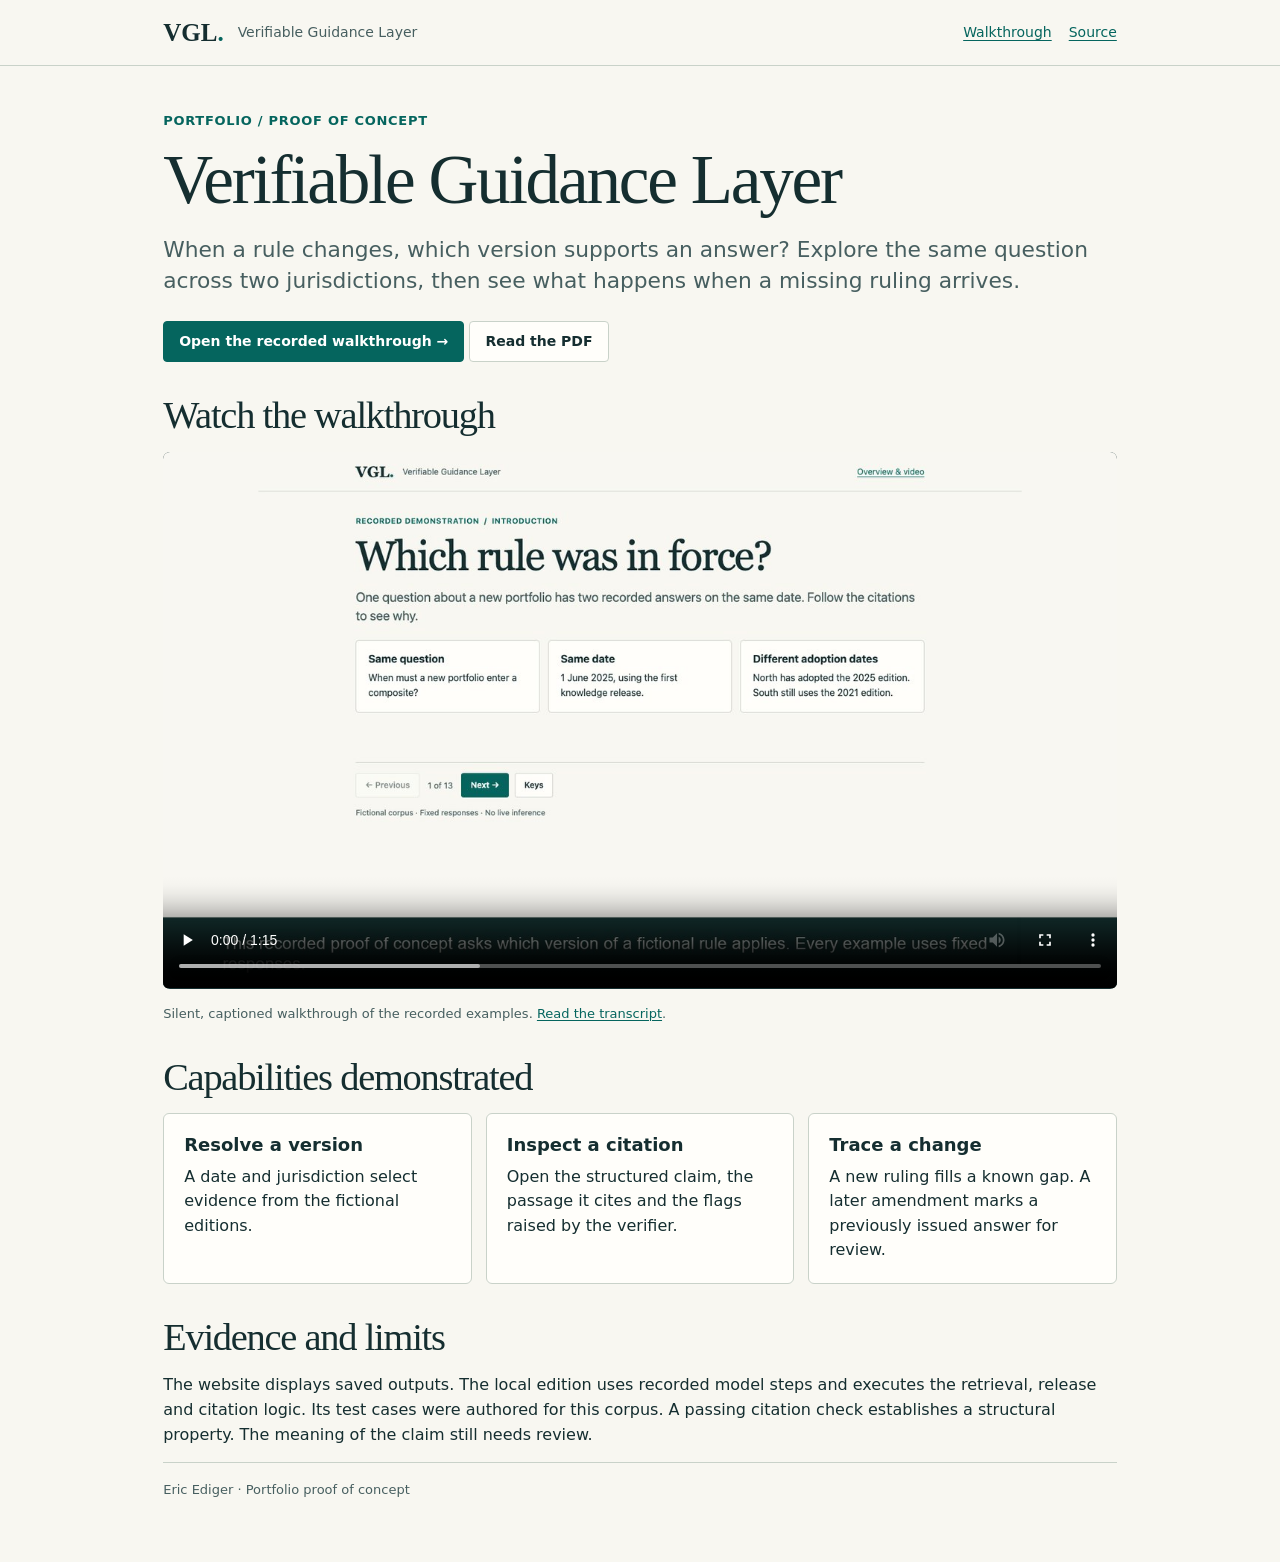
==== website/vgl/review/index.html @ 295e6d13 "Publish replay-only Verifiable Guidance Layer proof of concept" ====
<!doctype html><html lang="en"><head><meta charset="utf-8"><meta name="viewport" content="width=device-width,initial-scale=1"><meta name="robots" content="noindex,nofollow"><title>Verifiable Guidance Layer • Proof of concept</title><meta name="description" content="A recorded demonstration of citation checks on fictional, versioned guidance."><meta property="og:title" content="Verifiable Guidance Layer • Proof of concept"><meta property="og:description" content="A recorded demonstration of citation checks on fictional, versioned guidance."><script>if (!location.pathname.endsWith("/") && !location.pathname.endsWith(".html")) { const base = document.createElement("base"); base.href = location.pathname + "/"; document.head.append(base); }</script><link rel="stylesheet" href="../site.css"><script src="../project.js" defer></script></head><body><header><div class="bar"><span class="brand">VGL<span class="dot">.</span></span><span class="brandname">Verifiable Guidance Layer</span><nav><a href="../index.html#1.1">Walkthrough</a><a data-source hidden>Source</a></nav></div></header>
<main><div class="eyebrow">Portfolio / Proof of concept</div><h1>Verifiable Guidance Layer</h1><p class="lead">When a rule changes, which version supports an answer? Explore the same question across two jurisdictions, then see what happens when a missing ruling arrives.</p>
<p><a class="action" href="../index.html#1.1">Open the recorded walkthrough →</a> <a class="secondary" href="vgl-walkthrough.pdf">Read the PDF</a></p>
<section><h2>Watch the walkthrough</h2><video controls playsinline preload="metadata" poster="../media/poster.jpg"><source src="../media/vgl-walkthrough.mp4" type="video/mp4"><source src="../media/vgl-walkthrough.webm" type="video/webm"><track kind="captions" srclang="en" label="English" src="../media/vgl-walkthrough.vtt"><a href="../media/vgl-walkthrough.mp4">Download the video</a></video><p class="foot">Silent, captioned walkthrough of the recorded examples. <a href="../media/transcript.html">Read the transcript</a>.</p></section>
<section><h2>Capabilities demonstrated</h2><div class="grid"><article><h3>Resolve a version</h3><p>A date and jurisdiction select evidence from the fictional editions.</p></article><article><h3>Inspect a citation</h3><p>Open the structured claim, the passage it cites and the flags raised by the verifier.</p></article><article><h3>Trace a change</h3><p>A new ruling fills a known gap. A later amendment marks a previously issued answer for review.</p></article></div></section>
<section><h2>Evidence and limits</h2><p>The website displays saved outputs. The local edition uses recorded model steps and executes the retrieval, release and citation logic. Its test cases were authored for this corpus. A passing citation check establishes a structural property. The meaning of the claim still needs review.</p></section>
<footer>Eric Ediger · Portfolio proof of concept</footer></main></body></html>
---- website/vgl/site.css ----
:root{color-scheme:light;--paper:#f8f7f1;--ink:#152e30;--muted:#475f60;--teal:#05655e;--line:#c9d2c9;--card:#fffefa;--serif:Georgia,serif;--sans:system-ui,-apple-system,sans-serif}
*{box-sizing:border-box}body{margin:0;background:var(--paper);color:var(--ink);font:16px/1.54 var(--sans)}header{border-bottom:1px solid var(--line)}.bar,main{max-width:1056px;margin:auto;padding:0 clamp(18px,4vw,54px)}.bar{display:flex;align-items:center;gap:14px;min-height:65px}.brand{font:bold 25px var(--serif)}.dot{color:var(--teal)}.brandname{color:var(--muted);font-size:14px}nav{margin-left:auto;display:flex;gap:17px}a{color:var(--teal);text-underline-offset:.18em}nav a{font-size:14px}main{padding-top:clamp(26px,5vh,64px);padding-bottom:30px}h1,h2,h3,p{margin:0}h1,h2{font-family:var(--serif);font-weight:normal;letter-spacing:-.032em}h1{font-size:clamp(39px,5.4vw,72px);line-height:1.025;max-width:16em;margin:14px 0 18px}h2{font-size:clamp(26px,3vw,40px);line-height:1.13}h3{font-size:18px;line-height:1.25}.eyebrow,.label,.foot,footer{color:var(--muted);font-size:13px}.eyebrow,.label{font-weight:650;letter-spacing:.055em;text-transform:uppercase}.eyebrow{color:var(--teal)}.eyebrow span{margin-left:4px}.lead{font-size:clamp(17px,1.7vw,22px);color:var(--muted);max-width:49em;line-height:1.45;margin-bottom:24px}.grid{display:grid;grid-template-columns:repeat(auto-fit,minmax(min(210px,100%),1fr));gap:14px;margin:17px 0}.grid article,.record,blockquote{background:var(--card);border:1px solid var(--line);border-radius:6px;padding:20px}.grid article p,.record p{margin-top:8px}.record{border-left:4px solid var(--teal);margin-top:15px}.record h2,.record h3{margin:9px 0}.record .quote{font:clamp(18px,1.8vw,25px)/1.38 var(--serif);max-width:42em}.meta{color:var(--muted);font-size:14px;margin:10px 0}.cite{color:var(--teal);font:13px/1.5 ui-monospace,monospace;overflow-wrap:anywhere}.controls,.row,.dialogbar{display:flex;align-items:center;gap:10px;flex-wrap:wrap}.controls{border-top:1px solid var(--line);padding-top:17px;margin-top:25px}.controls span{font-size:14px;color:var(--muted);margin:0 4px}.foot,footer{margin:15px 0}.action,button,.secondary{display:inline-block;font:600 14px/1.35 var(--sans);border:1px solid var(--line);padding:10px 15px;border-radius:4px;background:var(--card);color:var(--ink);cursor:pointer;text-decoration:none}#next,.action{background:var(--teal);border-color:var(--teal);color:white}button:disabled{opacity:.5;cursor:default}button:hover:enabled,.secondary:hover,.action:hover{outline:1px solid var(--teal)}:focus-visible{outline:3px solid #087e75;outline-offset:3px}section+section, main>section:not(.step){margin-top:32px}section h2+p,section h2+.grid{margin-top:14px}video{width:100%;border-radius:7px;display:block;background:var(--ink);margin-top:15px}footer{padding:17px 0;border-top:1px solid var(--line)}dialog{border:1px solid var(--line);border-radius:7px;background:var(--paper);color:var(--ink);padding:24px;width:min(760px,92vw);max-height:85vh}dialog::backdrop{background:#092d2e9e}.dialogbar{justify-content:space-between;margin-bottom:17px}dialog h2{font-size:28px}dialog h3{margin:18px 0 6px}dialog li{margin:6px 0}pre{white-space:pre-wrap;overflow-wrap:anywhere;font:13px/1.45 ui-monospace,monospace}summary{cursor:pointer;color:var(--teal)}details{margin-top:14px}#title:focus:not(:focus-visible){outline:none}.step{min-height:min(430px,50vh)}[hidden]{display:none!important}
@media(max-width:600px){.brandname{display:none}main{padding-top:23px}.bar{min-height:52px}.grid{grid-template-columns:1fr}.grid article,.record{padding:15px}.row{gap:7px}body{font-size:15px}.controls{gap:6px}.controls button{padding:9px 10px}nav{gap:10px}.lead{margin-bottom:16px}.secondary{margin:6px 0}}
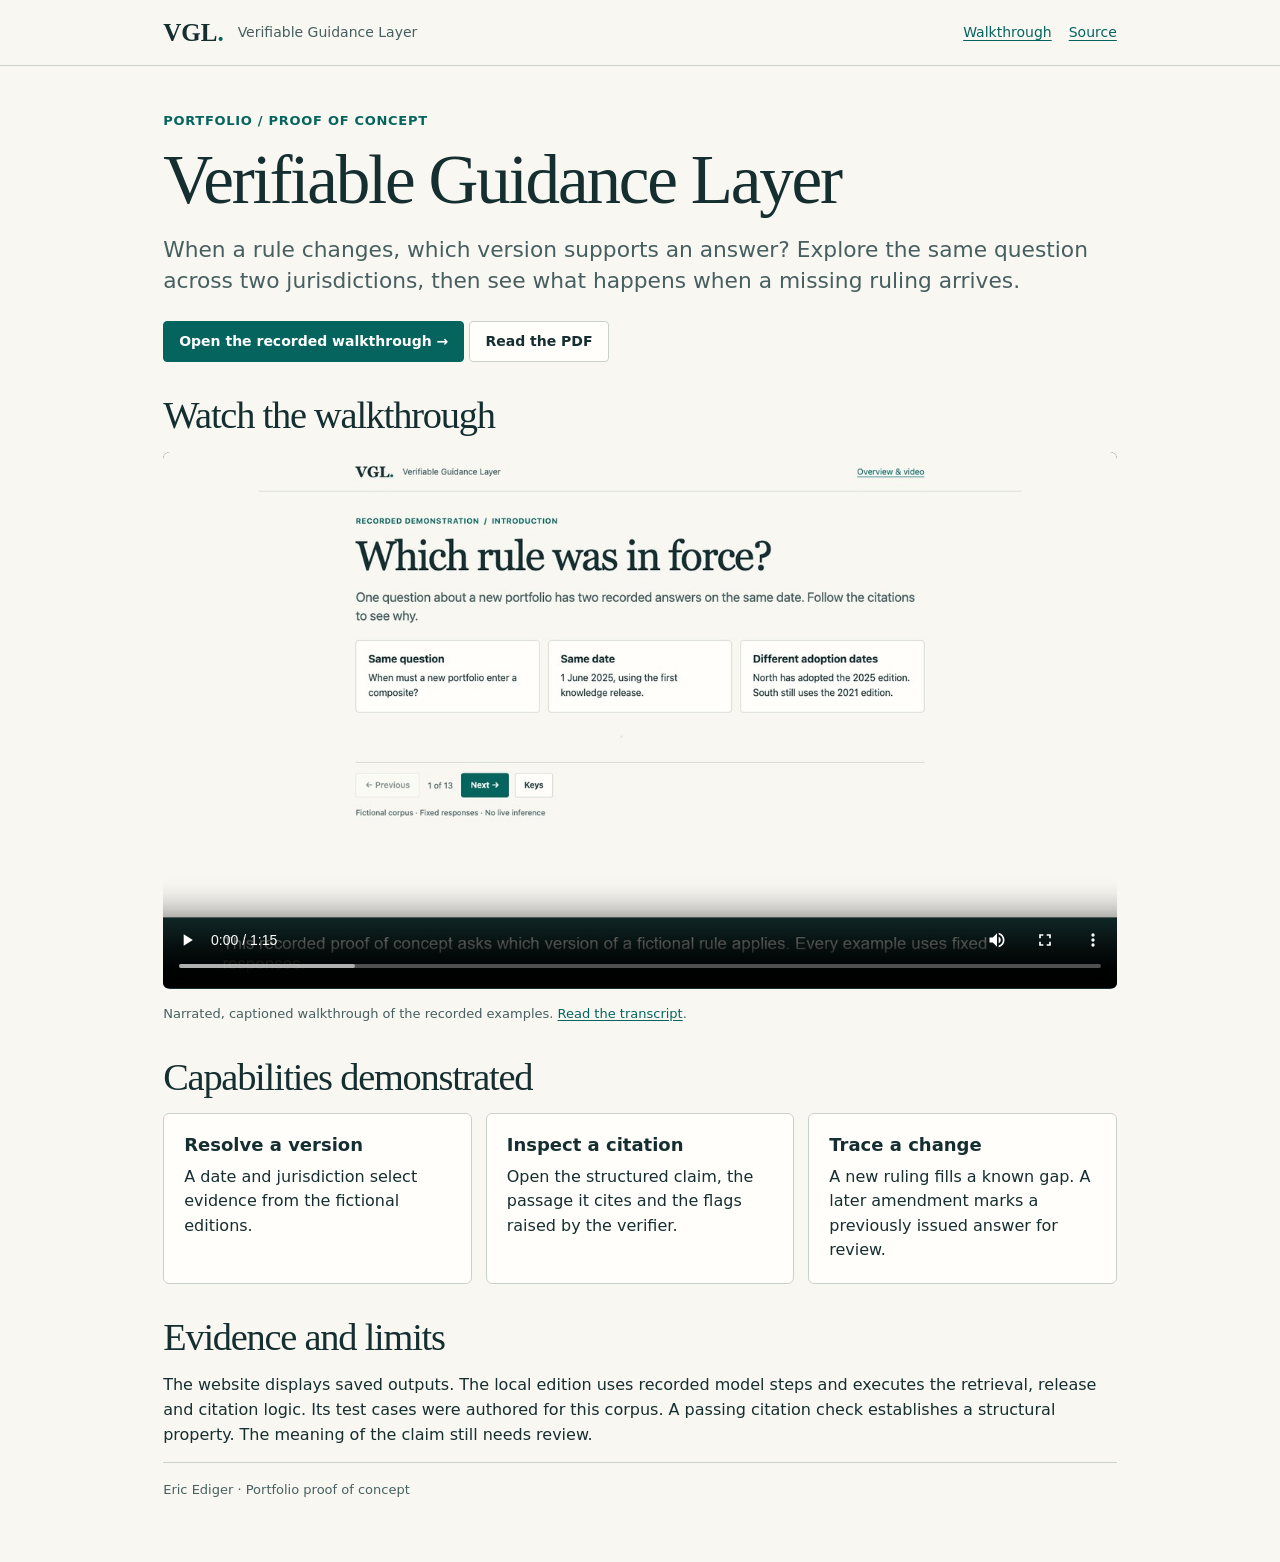
==== commit ef619dfe: "Walkthrough video: add narration A synthetic ElevenLabs voice reads each of the ten captions inside " ====
--- a/website/vgl/review/index.html
+++ b/website/vgl/review/index.html
@@ -1,7 +1,7 @@
 <!doctype html><html lang="en"><head><meta charset="utf-8"><meta name="viewport" content="width=device-width,initial-scale=1"><meta name="robots" content="noindex,nofollow"><title>Verifiable Guidance Layer • Proof of concept</title><meta name="description" content="A recorded demonstration of citation checks on fictional, versioned guidance."><meta property="og:title" content="Verifiable Guidance Layer • Proof of concept"><meta property="og:description" content="A recorded demonstration of citation checks on fictional, versioned guidance."><script>if (!location.pathname.endsWith("/") && !location.pathname.endsWith(".html")) { const base = document.createElement("base"); base.href = location.pathname + "/"; document.head.append(base); }</script><link rel="stylesheet" href="../site.css"><script src="../project.js" defer></script></head><body><header><div class="bar"><span class="brand">VGL<span class="dot">.</span></span><span class="brandname">Verifiable Guidance Layer</span><nav><a href="../index.html#1.1">Walkthrough</a><a data-source hidden>Source</a></nav></div></header>
 <main><div class="eyebrow">Portfolio / Proof of concept</div><h1>Verifiable Guidance Layer</h1><p class="lead">When a rule changes, which version supports an answer? Explore the same question across two jurisdictions, then see what happens when a missing ruling arrives.</p>
 <p><a class="action" href="../index.html#1.1">Open the recorded walkthrough →</a> <a class="secondary" href="vgl-walkthrough.pdf">Read the PDF</a></p>
-<section><h2>Watch the walkthrough</h2><video controls playsinline preload="metadata" poster="../media/poster.jpg"><source src="../media/vgl-walkthrough.mp4" type="video/mp4"><source src="../media/vgl-walkthrough.webm" type="video/webm"><track kind="captions" srclang="en" label="English" src="../media/vgl-walkthrough.vtt"><a href="../media/vgl-walkthrough.mp4">Download the video</a></video><p class="foot">Silent, captioned walkthrough of the recorded examples. <a href="../media/transcript.html">Read the transcript</a>.</p></section>
+<section><h2>Watch the walkthrough</h2><video controls playsinline preload="metadata" poster="../media/poster.jpg"><source src="../media/vgl-walkthrough.mp4" type="video/mp4"><source src="../media/vgl-walkthrough.webm" type="video/webm"><track kind="captions" srclang="en" label="English" src="../media/vgl-walkthrough.vtt"><a href="../media/vgl-walkthrough.mp4">Download the video</a></video><p class="foot">Narrated, captioned walkthrough of the recorded examples. <a href="../media/transcript.html">Read the transcript</a>.</p></section>
 <section><h2>Capabilities demonstrated</h2><div class="grid"><article><h3>Resolve a version</h3><p>A date and jurisdiction select evidence from the fictional editions.</p></article><article><h3>Inspect a citation</h3><p>Open the structured claim, the passage it cites and the flags raised by the verifier.</p></article><article><h3>Trace a change</h3><p>A new ruling fills a known gap. A later amendment marks a previously issued answer for review.</p></article></div></section>
 <section><h2>Evidence and limits</h2><p>The website displays saved outputs. The local edition uses recorded model steps and executes the retrieval, release and citation logic. Its test cases were authored for this corpus. A passing citation check establishes a structural property. The meaning of the claim still needs review.</p></section>
 <footer>Eric Ediger · Portfolio proof of concept</footer></main></body></html>
